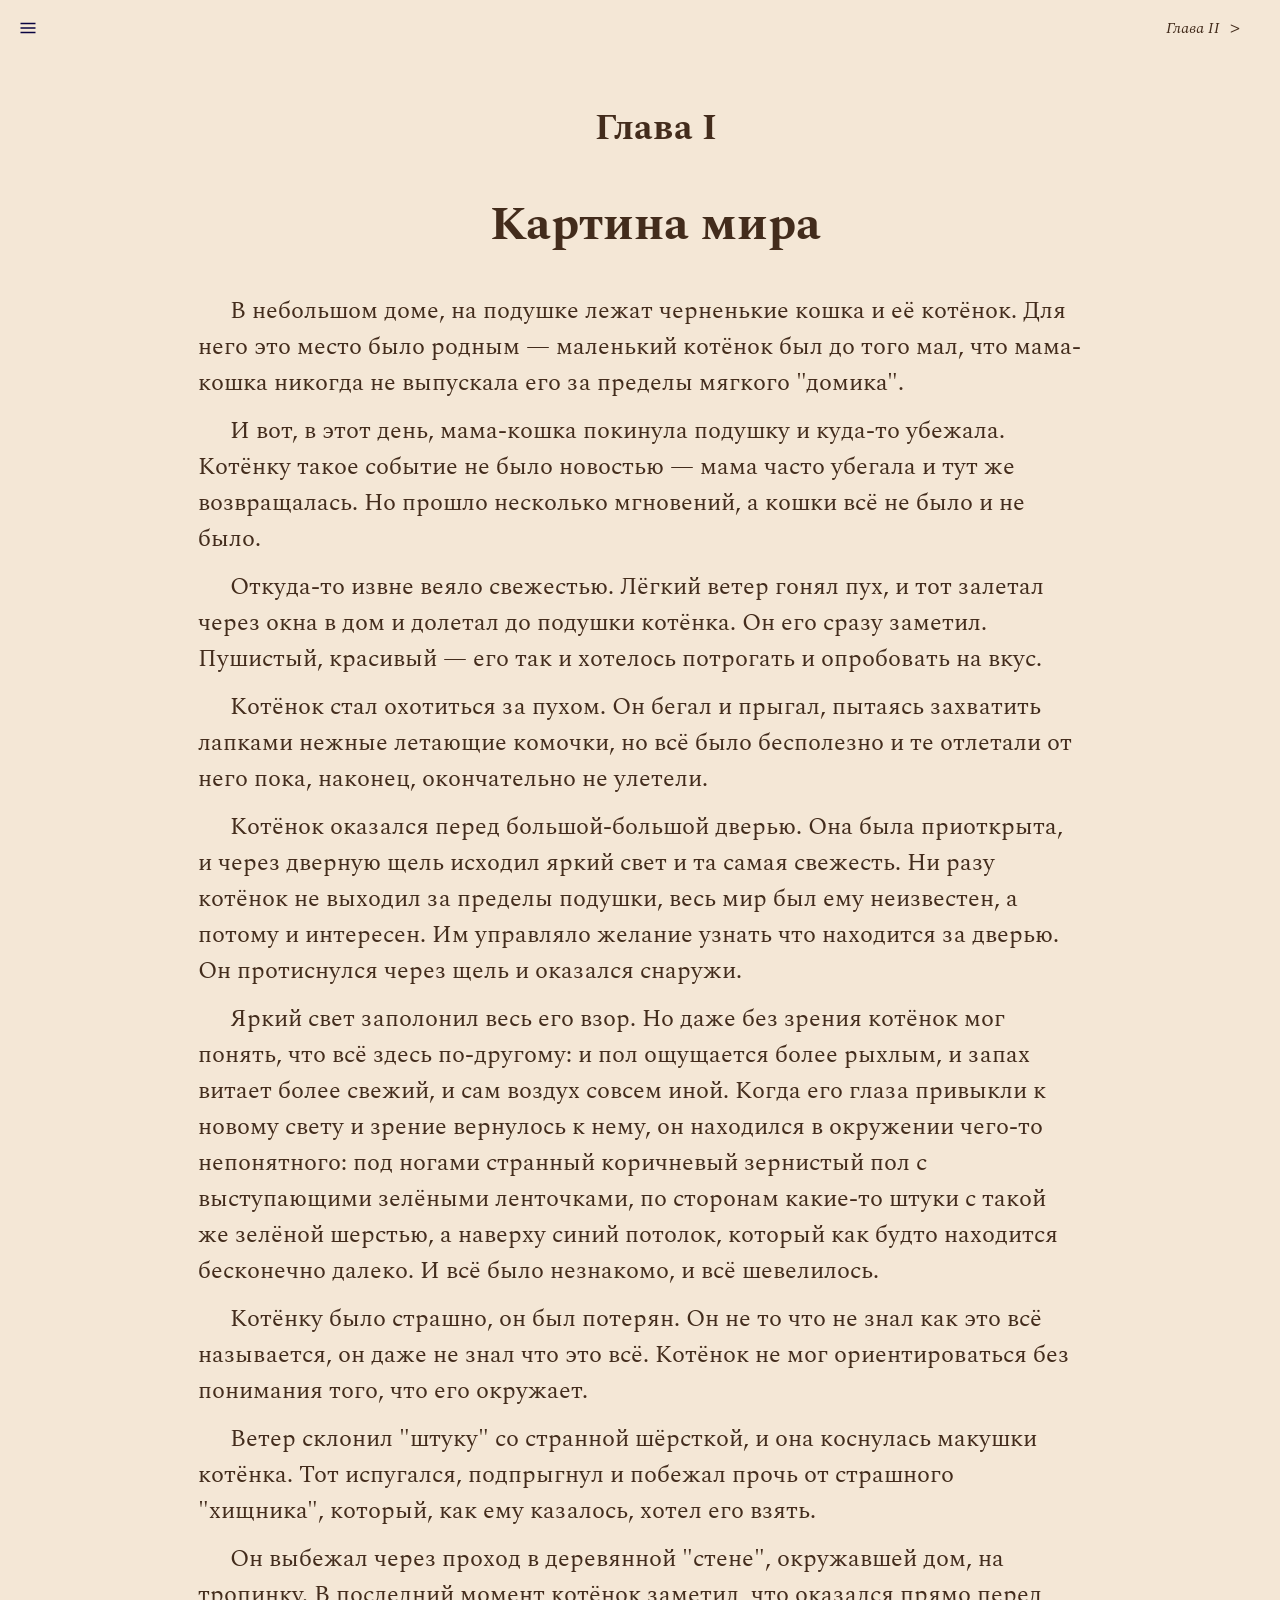
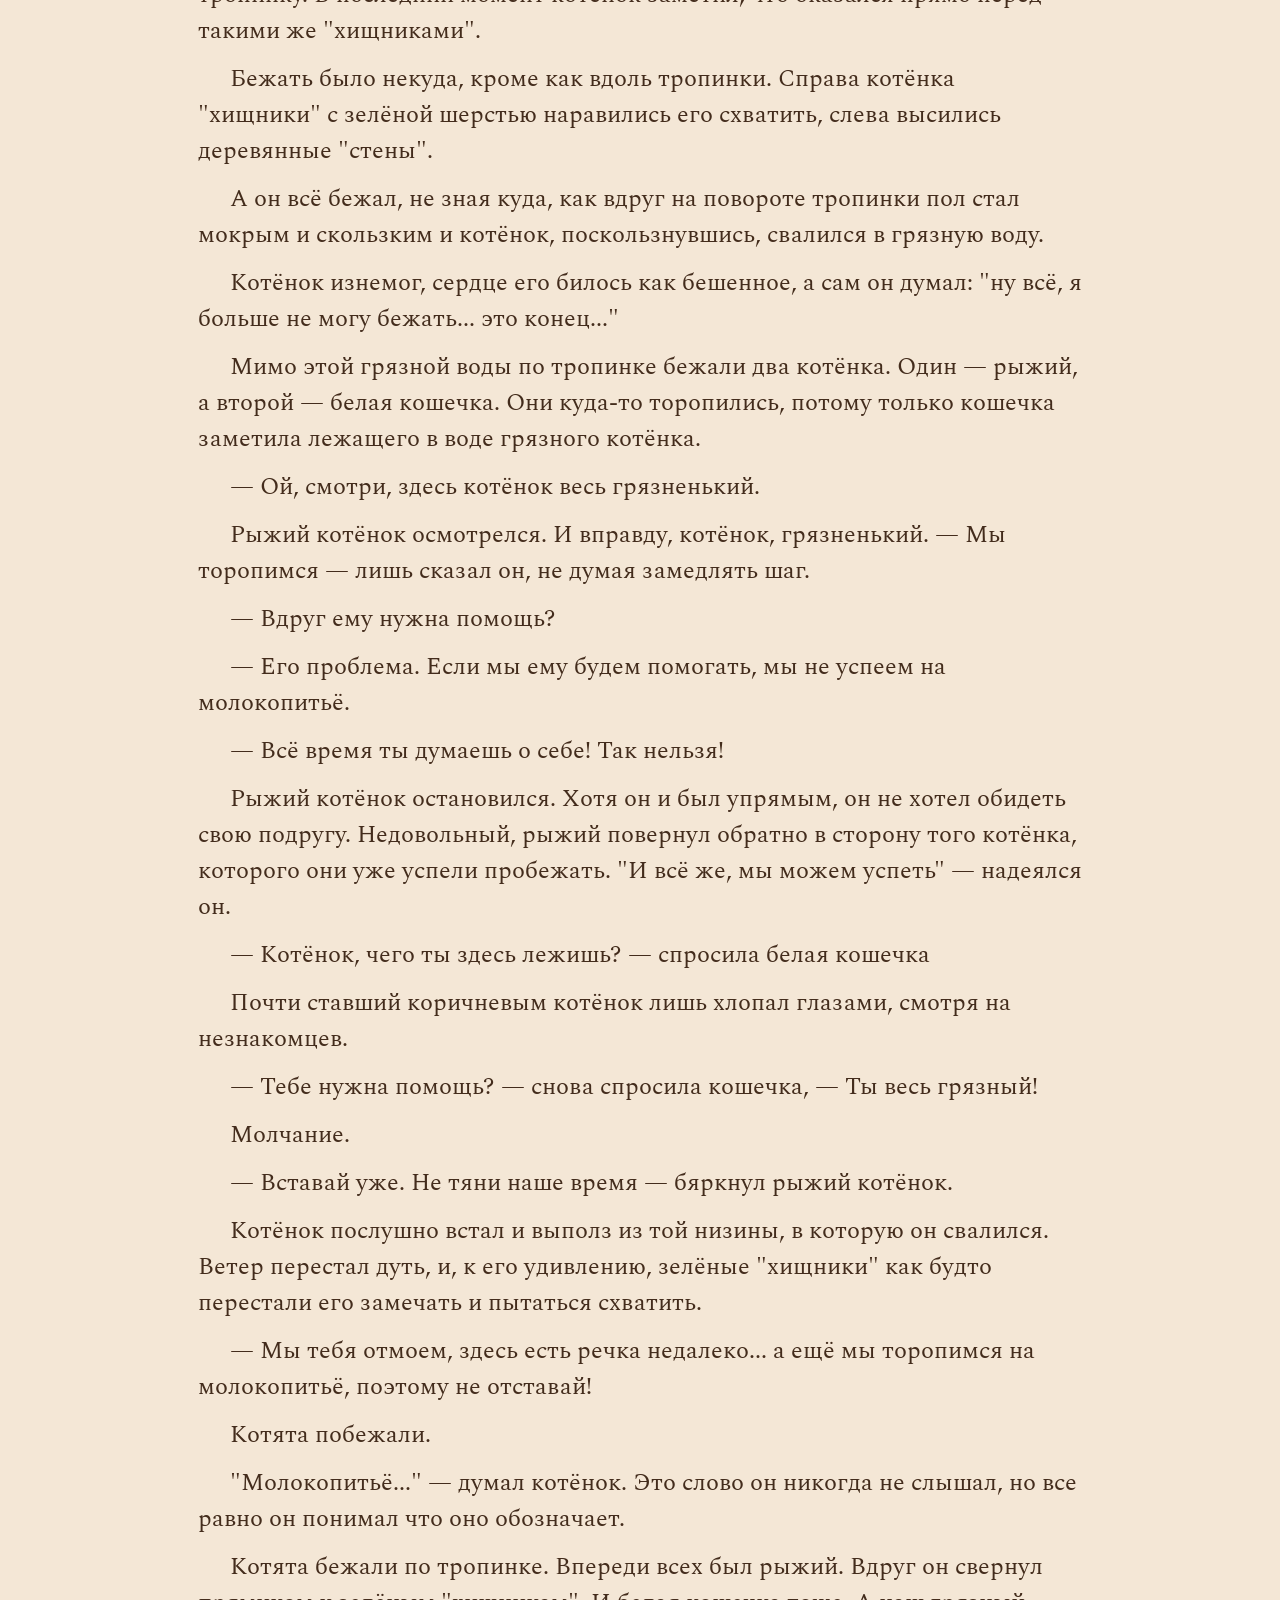
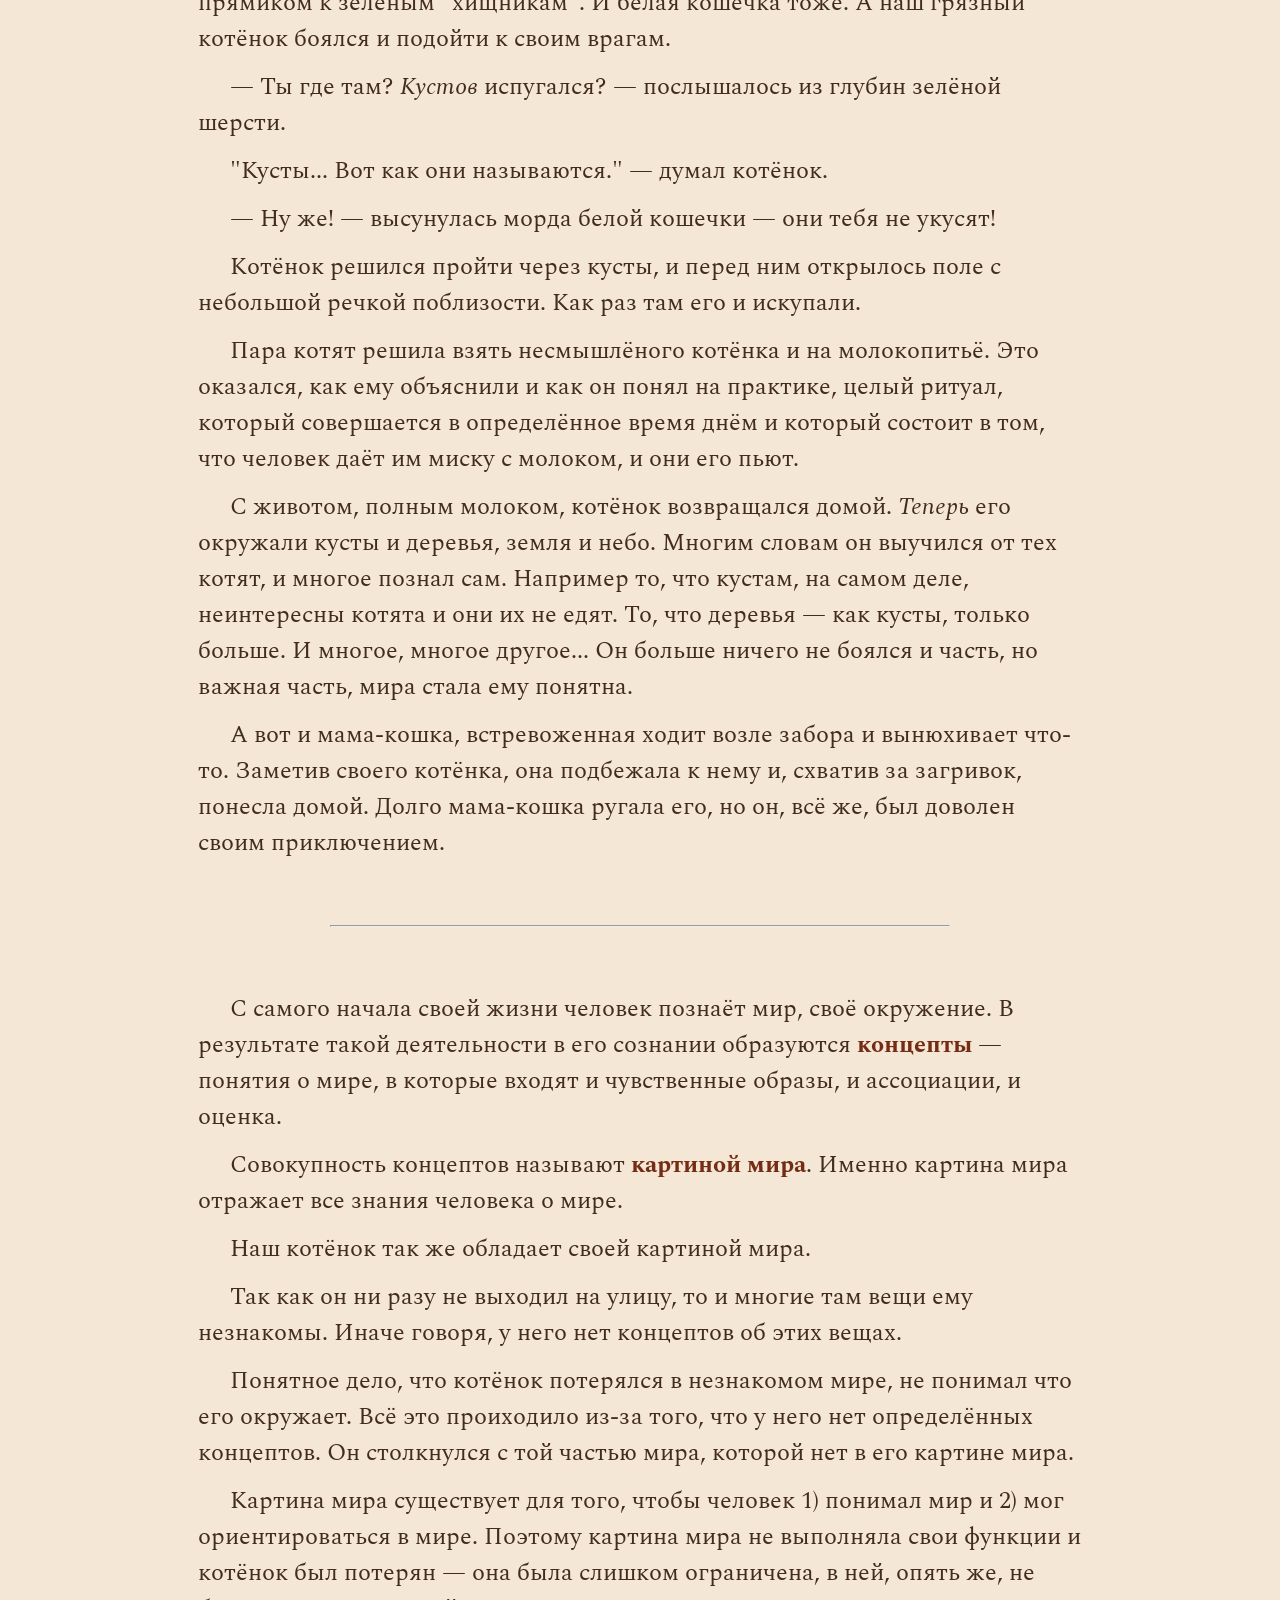
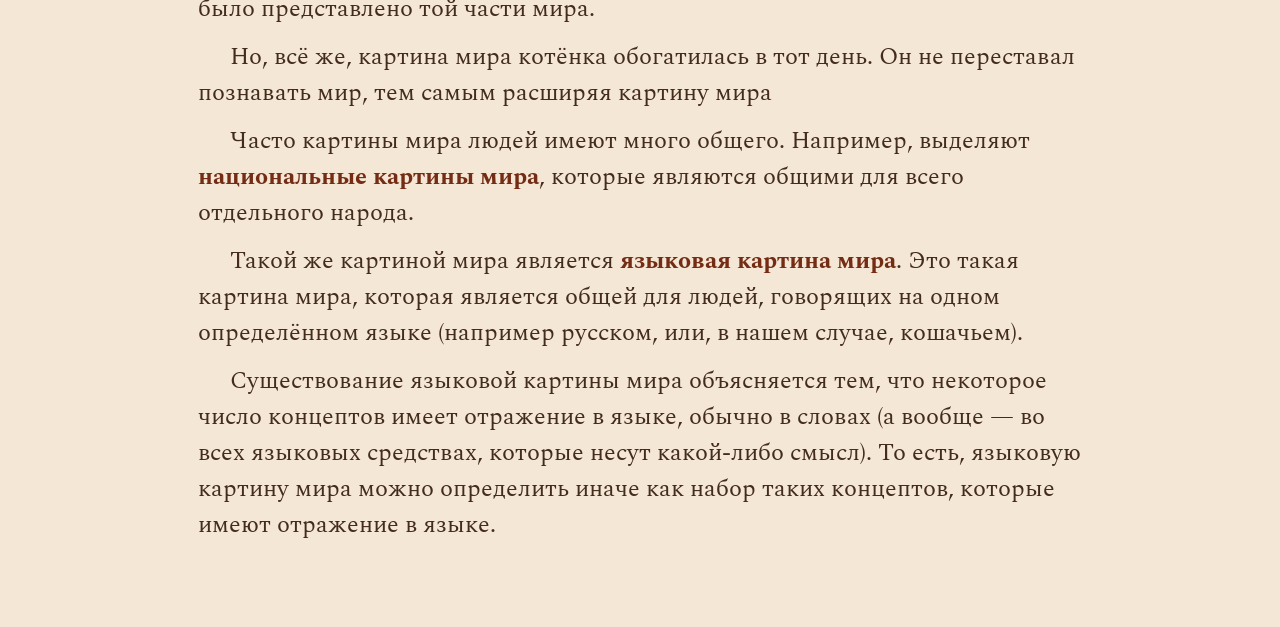
==== worldview/chapter1.html @ c149d575 "init" ====
<!DOCTYPE html>
<html>
  <head>
    <meta name="viewport" content="width=device-width, initial-scale=1">
    <meta charset="utf-8" />
    <meta itemprop="chapter" content="0" />
    <link href="style.css" rel="stylesheet" />
    <script src="script.js" defer></script>

    <link rel="preconnect" href="https://fonts.googleapis.com">
    <link rel="preconnect" href="https://fonts.gstatic.com" crossorigin>
    <link href="https://fonts.googleapis.com/css2?family=Spectral:ital@0;1&display=swap" rel="stylesheet">
  </head>

  <body>
    <nav class="collapsed">
      <div class="title">Содержание</div>
    </nav>

    <div class="topnav">
      <div id="menu-button" class="button">
        <img
          src="img/menu.svg"
          alt="menu button" />
      </div>

      <a id="back-button" class="button navigation-button hidden">
        <div class="arrow">&lt;</div>
        <i class="content"></i>
      </a>

      <a id="next-button" class="button navigation-button hidden">
        <i class="content"></i>
        <div class="arrow">&gt;</div>
      </a>
    </div>

    <main>
      <h2>Глава I</h2>
      <h1>Картина мира</h1>
      <p>В небольшом доме, на подушке лежат черненькие кошка и её котёнок. Для него это место было родным — маленький котёнок был до того мал, что мама-кошка никогда не выпускала его за пределы мягкого "домика".</p>
      <p>И вот, в этот день, мама-кошка покинула подушку и куда-то убежала. Котёнку такое событие не было новостью — мама часто убегала и тут же возвращалась. Но прошло несколько мгновений, а кошки всё не было и не было.</p>
      <p>Откуда-то извне веяло свежестью. Лёгкий ветер гонял пух, и тот залетал через окна в дом и долетал до подушки котёнка. Он его сразу заметил. Пушистый, красивый — его так и хотелось потрогать и опробовать на вкус.</p>
      <p>Котёнок стал охотиться за пухом. Он бегал и прыгал, пытаясь захватить лапками нежные летающие комочки, но всё было бесполезно и те отлетали от него пока, наконец, окончательно не улетели.</p>
      <p>Котёнок оказался перед большой-большой дверью. Она была приоткрыта, и через дверную щель исходил яркий свет и та самая свежесть. Ни разу котёнок не выходил за пределы подушки, весь мир был ему неизвестен, а потому и интересен. Им управляло желание узнать что находится за дверью. Он протиснулся через щель и оказался снаружи.</p>
      <p>Яркий свет заполонил весь его взор. Но даже без зрения котёнок мог понять, что всё здесь по-другому: и пол ощущается более рыхлым, и запах витает более свежий, и сам воздух совсем иной. Когда его глаза привыкли к новому свету и зрение вернулось к нему, он находился в окружении чего-то непонятного: под ногами странный коричневый зернистый пол с выступающими зелёными ленточками, по сторонам какие-то штуки с такой же зелёной шерстью, а наверху синий потолок, который как будто находится бесконечно далеко. И всё было незнакомо, и всё шевелилось.</p>
      <p>Котёнку было страшно, он был потерян. Он не то что не знал как это всё называется, он даже не знал что это всё. Котёнок не мог ориентироваться без понимания того, что его окружает.</p>
      <p>Ветер склонил "штуку" со странной шёрсткой, и она коснулась макушки котёнка. Тот испугался, подпрыгнул и побежал прочь от страшного "хищника", который, как ему казалось, хотел его взять.</p>
      <p>Он выбежал через проход в деревянной "стене", окружавшей дом, на тропинку. В последний момент котёнок заметил, что оказался прямо перед такими же "хищниками".</p>
      <p>Бежать было некуда, кроме как вдоль тропинки. Справа котёнка "хищники" с зелёной шерстью наравились его схватить, слева высились деревянные "стены".</p>
      <p>А он всё бежал, не зная куда, как вдруг на повороте тропинки пол стал мокрым и скользким и котёнок, поскользнувшись, свалился в грязную воду.</p>
      <p>Котёнок изнемог, сердце его билось как бешенное, а сам он думал: "ну всё, я больше не могу бежать... это конец..."</p>
      <p>Мимо этой грязной воды по тропинке бежали два котёнка. Один — рыжий, а второй — белая кошечка. Они куда-то торопились, потому только кошечка заметила лежащего в воде грязного котёнка.</p>
      <p>— Ой, смотри, здесь котёнок весь грязненький.</p>
      <p>Рыжий котёнок осмотрелся. И вправду, котёнок, грязненький. — Мы торопимся — лишь сказал он, не думая замедлять шаг.</p>
      <p>— Вдруг ему нужна помощь?</p>
      <p>— Его проблема. Если мы ему будем помогать, мы не успеем на молокопитьё.</p>
      <p>— Всё время ты думаешь о себе! Так нельзя!</p>
      <p>Рыжий котёнок остановился. Хотя он и был упрямым, он не хотел обидеть свою подругу. Недовольный, рыжий повернул обратно в сторону того котёнка, которого они уже успели пробежать. "И всё же, мы можем успеть" — надеялся он.</p>
      <p>— Котёнок, чего ты здесь лежишь? — спросила белая кошечка</p>
      <p>Почти ставший коричневым котёнок лишь хлопал глазами, смотря на незнакомцев.</p>
      <p>— Тебе нужна помощь? — снова спросила кошечка, — Ты весь грязный!</p>
      <p>Молчание.</p>
      <p>— Вставай уже. Не тяни наше время — бяркнул рыжий котёнок.</p>
      <p>Котёнок послушно встал и выполз из той низины, в которую он свалился. Ветер перестал дуть, и, к его удивлению, зелёные "хищники" как будто перестали его замечать и пытаться схватить.</p>
      <p>— Мы тебя отмоем, здесь есть речка недалеко... а ещё мы торопимся на молокопитьё, поэтому не отставай!</p>
      <p>Котята побежали.</p>
      <p>"Молокопитьё..." — думал котёнок. Это слово он никогда не слышал, но все равно он понимал что оно обозначает.</p>
      <p>Котята бежали по тропинке. Впереди всех был рыжий. Вдруг он свернул прямиком к зелёным "хищникам". И белая кошечка тоже. А наш грязный котёнок боялся и подойти к своим врагам.</p>
      <p>— Ты где там? <i>Кустов</i> испугался? — послышалось из глубин зелёной шерсти.</p>
      <p>"Кусты... Вот как они называются." — думал котёнок.</p>
      <p>— Ну же! — высунулась морда белой кошечки — они тебя не укусят!</p>
      <p>Котёнок решился пройти через кусты, и перед ним открылось поле с небольшой речкой поблизости. Как раз там его и искупали.</p>
      <p>Пара котят решила взять несмышлёного котёнка и на молокопитьё. Это оказался, как ему объяснили и как он понял на практике, целый ритуал, который совершается в определённое время днём и который состоит в том, что человек даёт им миску с молоком, и они его пьют.</p>
      <p>С животом, полным молоком, котёнок возвращался домой. <i>Теперь</i> его окружали кусты и деревья, земля и небо. Многим словам он выучился от тех котят, и многое познал сам. Например то, что кустам, на самом деле, неинтересны котята и они их не едят. То, что деревья — как кусты, только больше. И многое, многое другое... Он больше ничего не боялся и часть, но важная часть, мира стала ему понятна.</p>
      <p>А вот и мама-кошка, встревоженная ходит возле забора и вынюхивает что-то. Заметив своего котёнка, она подбежала к нему и, схватив за загривок, понесла домой. Долго мама-кошка ругала его, но он, всё же, был доволен своим приключением.</p>

      <hr />

      <p>С самого начала своей жизни человек познаёт мир, своё окружение. В результате такой деятельности в его сознании образуются <strong>концепты</strong> — понятия о мире, в которые входят и чувственные образы, и ассоциации, и оценка.</p>
      <p>Совокупность концептов называют <strong>картиной мира</strong>. Именно картина мира отражает все знания человека о мире.</p>
      <p>Наш котёнок так же обладает своей картиной мира.</p>
      <p>Так как он ни разу не выходил на улицу, то и многие там вещи ему незнакомы. Иначе говоря, у него нет концептов об этих вещах.</p>
      <p>Понятное дело, что котёнок потерялся в незнакомом мире, не понимал что его окружает. Всё это проиходило из-за того, что у него нет определённых концептов. Он столкнулся с той частью мира, которой нет в его картине мира.</p>
      <p>Картина мира существует для того, чтобы человек 1) понимал мир и 2) мог ориентироваться в мире. Поэтому картина мира не выполняла свои функции и котёнок был потерян — она была слишком ограничена, в ней, опять же, не было представлено той части мира.</p>
      <p>Но, всё же, картина мира котёнка обогатилась в тот день. Он не переставал познавать мир, тем самым расширяя картину мира</p>
      <p>Часто картины мира людей имеют много общего. Например, выделяют <strong>национальные картины мира</strong>, которые являются общими для всего отдельного народа.</p>
      <p>Такой же картиной мира является <strong>языковая картина мира</strong>. Это такая картина мира, которая является общей для людей, говорящих на одном определённом языке (например русском, или, в нашем случае, кошачьем).</p>
      <p>Существование языковой картины мира объясняется тем, что некоторое число концептов имеет отражение в языке, обычно в словах (а вообще — во всех языковых средствах, которые несут какой-либо смысл). То есть, языковую картину мира можно определить иначе как набор таких концептов, которые имеют отражение в языке.</p>
    </main>
  </body>
</html>
---- worldview/style.css ----
:root {
    --nav-width: 17rem;

    --color-background: #f4e7d6;
    --color-foreground: #b08865;
    --color-hovered: #d7bba3;
    --color-text: #432c1c;
    --color-text-highlighted: #742c14
}

.spectral-regular {
    font-family: "Spectral", serif;
    font-weight: 400;
    font-style: normal;
}

.spectral-regular-italic {
    font-family: "Spectral", serif;
    font-weight: 400;
    font-style: italic;
}


body {
    font-family: "Spectral", "Verdana", "Arial", sans-serif;
    font-weight: 400;
    font-style: normal;
    background-color: var(--color-background);
    color: var(--color-text);
}

.topnav {
    position: fixed;
    z-index: 1;

    top: 0;
    left: 0;
    width: 100%;

    display: flex;
    flex-flow: row nowrap;
    align-items: center;
    justify-content: start;

    background: var(--color-background);
    transition: .3s;
}

.topnav .button {
    padding: 0.5em 0.5em 0.5em 0.5em;
    background: transparent;
    cursor: pointer;

    text-align: center;
    text-decoration: none;
    font-size: 1rem;

    transition: background .3s;
}

.topnav .button:hover {
    background: var(--color-hovered);
}

.topnav .button.active {
    background: var(--color-hovered)
}

.navigation-button {
    padding: 0.25em 0.5em 0.25em 0.5em;
    border-radius: 9000px;
    color: var(--color-text);
    flex-shrink: 1;

    display: flex;
    flex-flow: row nowrap;
    align-items: center;
}

.navigation-button.hidden {
    display: none;
}

.navigation-button .arrow {
    display: inline;
    font-size: 1.25em;
}

.navigation-button .content {
    transition-delay: .3s;
}

#back-button {
}

#next-button {
    margin-left: auto;
}

#back-button .arrow {
    margin-right: 0.5em;
}

#next-button .arrow {
    margin-left: 0.5em;
}

#menu-button {
    margin: 0.5em;
    width: 1.5em;
    height: 1.5em;
    border-radius: 50%
}

#menu-button img {
    width: 1.5em;
    height: 1.5em;
}

nav {
    position: fixed;
    z-index: 2;

    height: 100%;
    width: var(--nav-width);
    top: 0;
    background-color: var(--color-foreground);
    box-shadow: black 1px 0px 6px;

    display: flex;
    flex-flow: column nowrap;
    align-items: start;

    transition-property: left, opacity;
    transition-duration: .3s;
}

nav.collapsed {
    transition-timing-function: ease, steps(1, end);
    left: calc(0px - (var(--nav-width)));
    opacity: 0;
}

nav.extended {
    transition-timing-function: ease, steps(1, start);
    left: 0px;
    opacity: 1;
}

nav * {
    display: block;
}

nav .chapter_entry {
    width: 100%;
    padding: 0.25em 0em 0.25em 0em;
    font-size: 1.25rem;
    text-decoration: none;
    color: var(--color-text);

    display: flex;
    flex-flow: row nowrap;
    align-items: start;
}

nav .chapter_entry:hover {
    color: var(--color-text-highlighted);
}

nav .chapter_entry * {
    margin: 0em 1em 0em 0.5em;
    flex: 0 0 auto;
}

nav .chapter_entry .first_name {
    order: 1;
    font-style: italic;
}

nav .chapter_entry .second_name {
    order: 2;
    margin-left: auto;
    text-align: end;
}

nav .title {
    width: 100%;
    padding: 1em 0 1em 0;
    font-size: 1.75rem;
    text-align: center;
    color: var(--color-text);
}

main {
    position: relative;
    left: 0;

    transition: all .3s;
    padding: 5% 15% 5% 15%;
    width: 70%;
    font-size: 1.5rem;
    text-indent: 2rem;
}

main h1 {
    text-align: center;
}

main h2 {
    text-align: center;
}

main p {
    margin: 0.5em 0 0.5em 0;
}

main hr {
    margin: 4em 15% 4em 15%;
    font-size: 1rem;
}

main strong {
    text-decoration: none;
    color: var(--color-text-highlighted)
}

/* mobile-specific style */
@media screen and (width < 40em) {
    main {
        padding: 4rem 15% 0% 15%;
        font-size: 1rem;
    }

    main.nav-extended {
        /* doesn't work */
        filter: brightness(50%);
    }

    nav {
        font-size: 1.25rem;
    }

    nav .title {
        font-size: 1.5rem;
    }

    .navigation-button {
        margin: 0.25em 0.25em 0.25em 0.25em;
    }
}

/* desktop-specific style */
@media screen and (width > 40em) {
    main.nav-extended {
        padding-left: calc(15% - (var(--nav-width) / 2));
        padding-right: calc(15% - (var(--nav-width) / 2));
        left: calc(var(--nav-width))
    }

    .navigation-button {
        margin: 0.25em 2em 0.25em 2em;
    }

    .topnav.nav-extended {
        width: calc(100% - var(--nav-width));
        left: calc(var(--nav-width));
    }
}
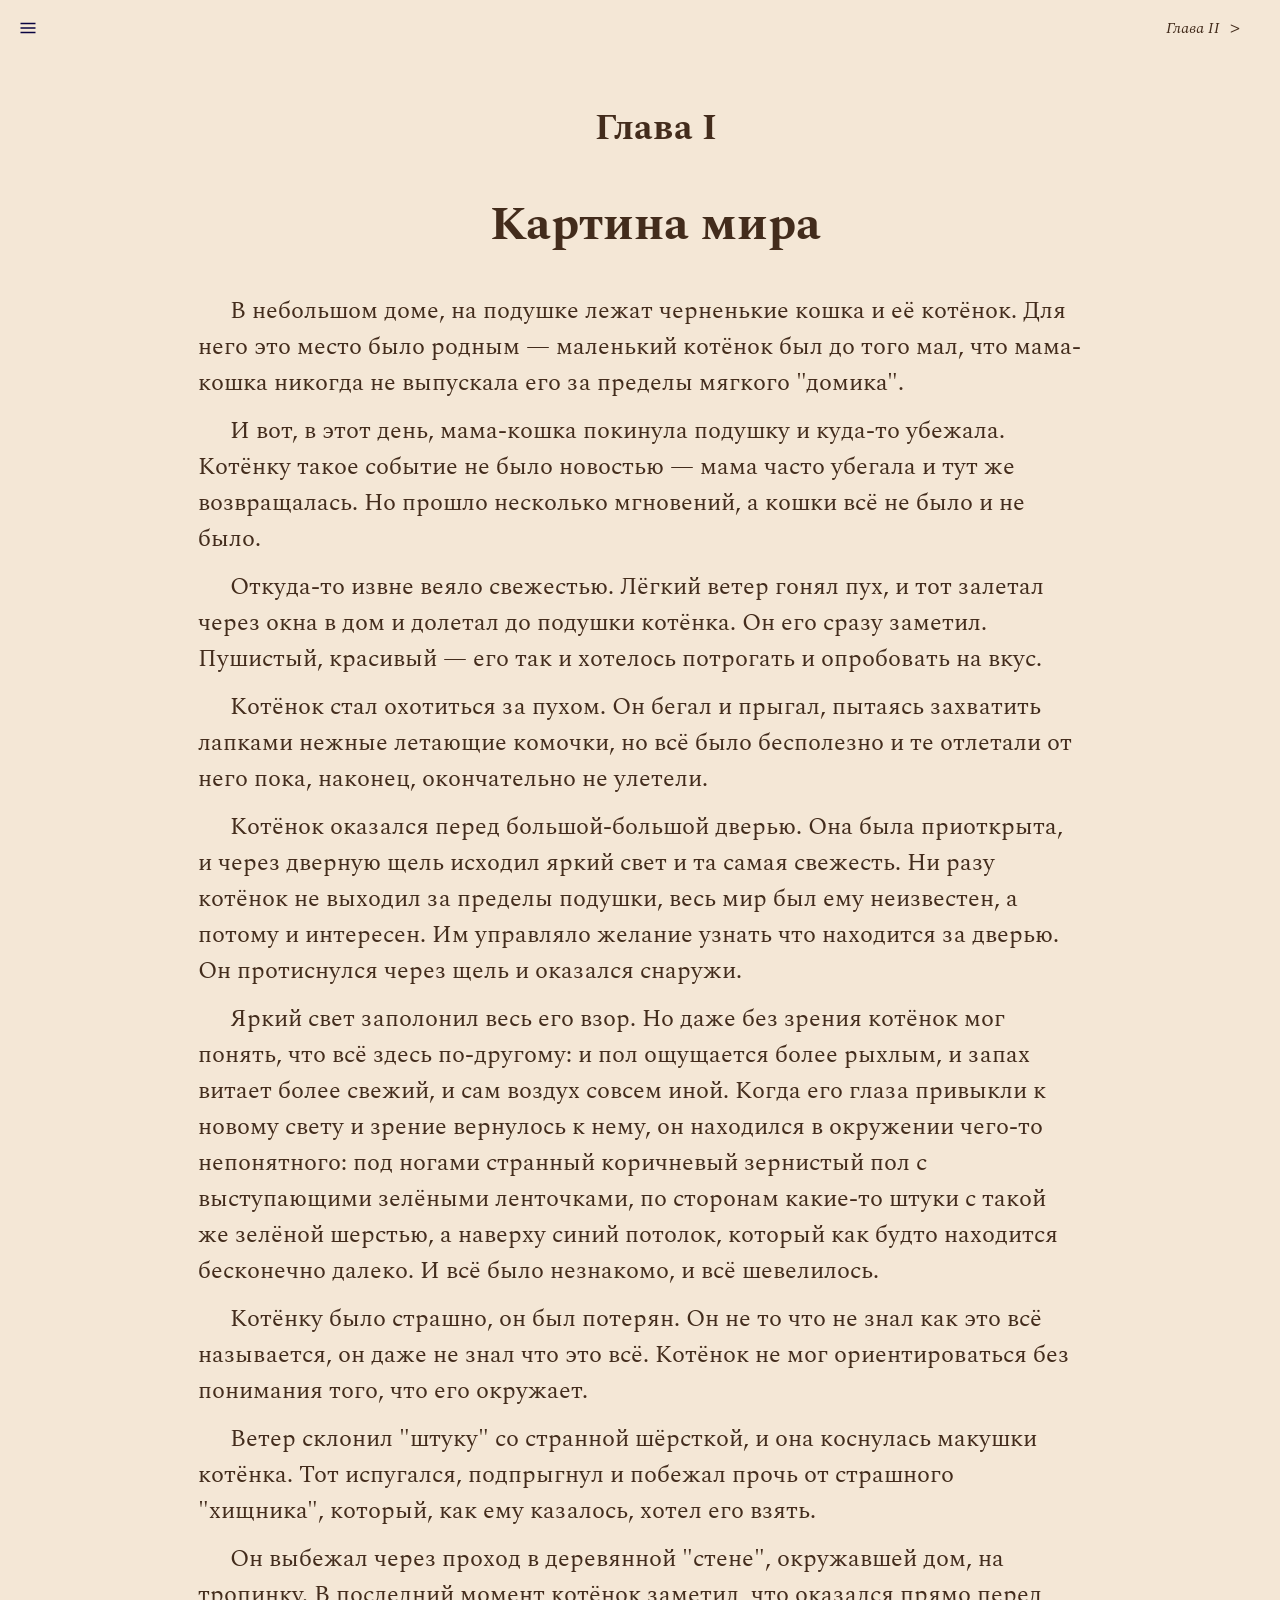
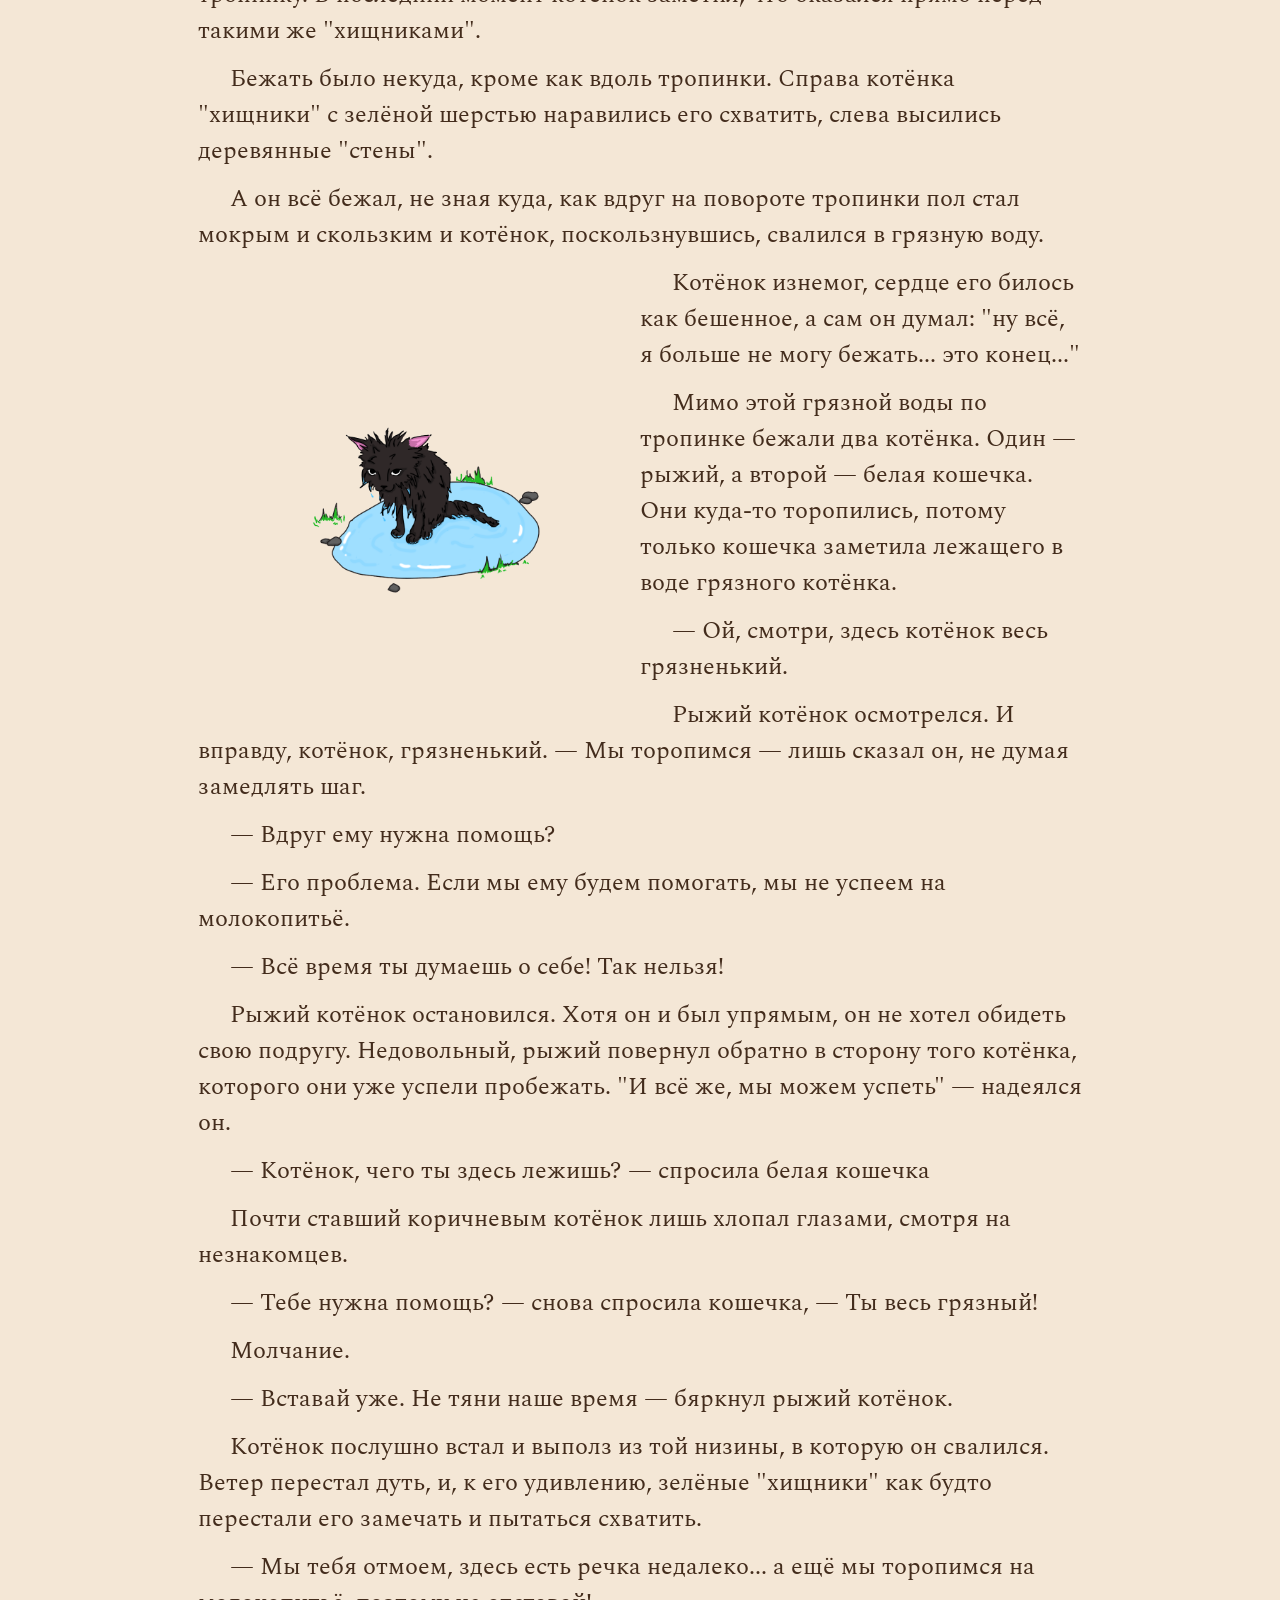
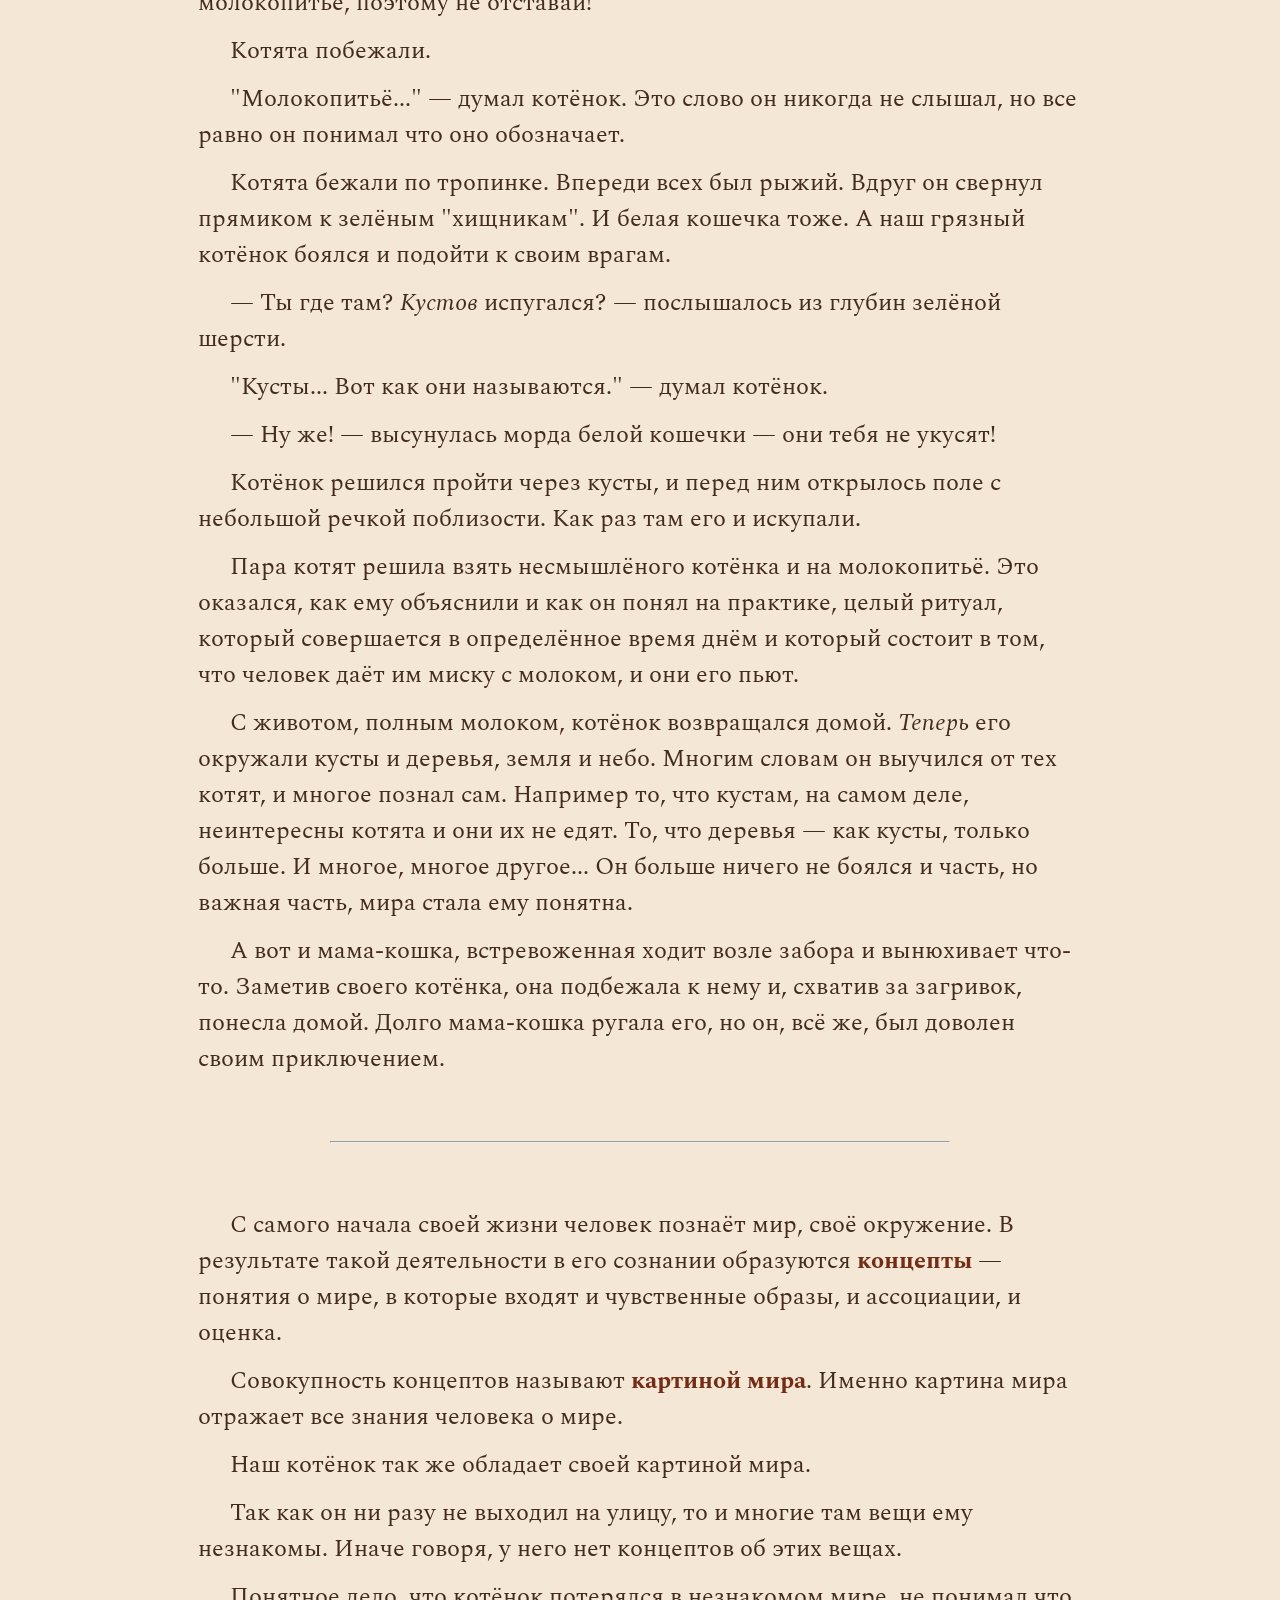
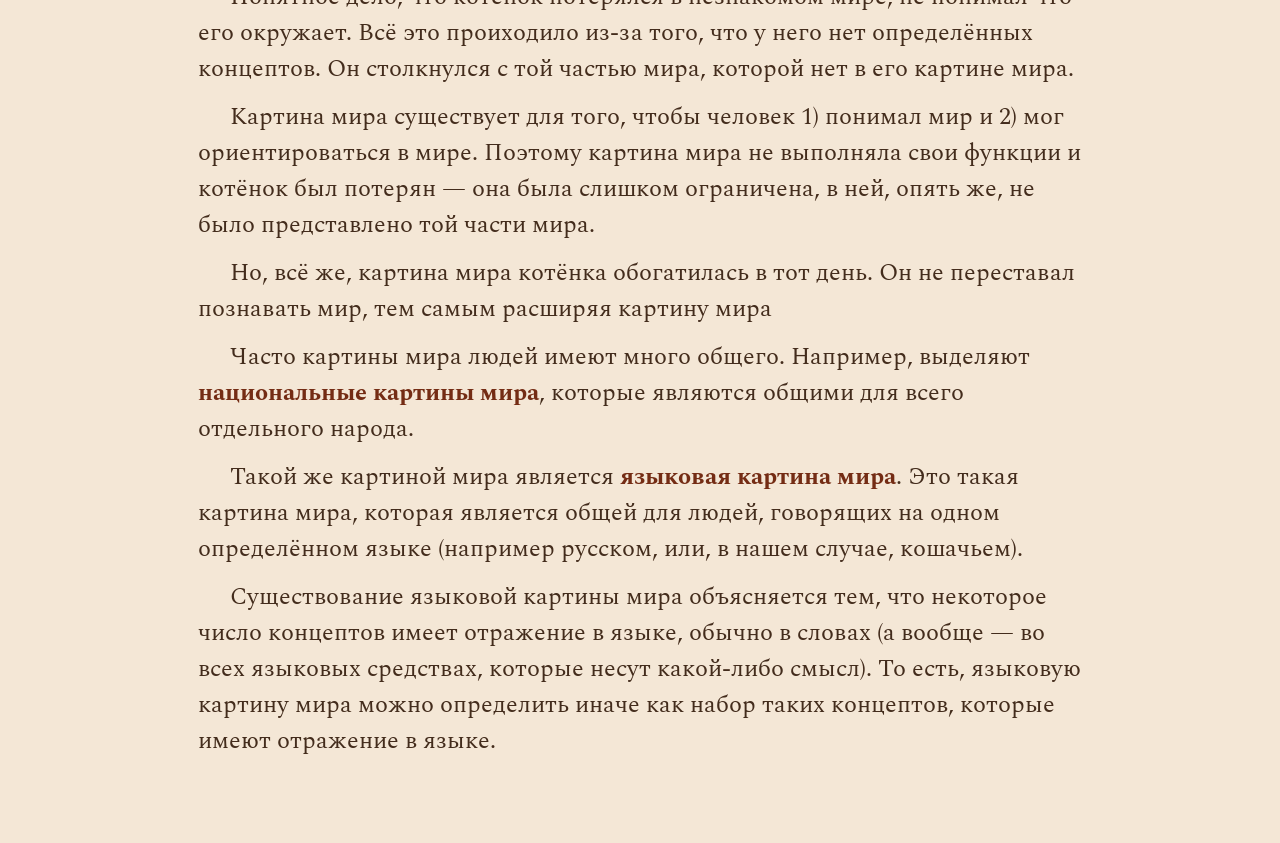
==== commit 67805cf1: "added illustrations, formatted chapters 2 and 3" ====
--- a/worldview/chapter1.html
+++ b/worldview/chapter1.html
@@ -49,6 +49,7 @@
       <p>Он выбежал через проход в деревянной "стене", окружавшей дом, на тропинку. В последний момент котёнок заметил, что оказался прямо перед такими же "хищниками".</p>
       <p>Бежать было некуда, кроме как вдоль тропинки. Справа котёнка "хищники" с зелёной шерстью наравились его схватить, слева высились деревянные "стены".</p>
       <p>А он всё бежал, не зная куда, как вдруг на повороте тропинки пол стал мокрым и скользким и котёнок, поскользнувшись, свалился в грязную воду.</p>
+      <img src="img/ch1.png" class="image-left-aligned" />
       <p>Котёнок изнемог, сердце его билось как бешенное, а сам он думал: "ну всё, я больше не могу бежать... это конец..."</p>
       <p>Мимо этой грязной воды по тропинке бежали два котёнка. Один — рыжий, а второй — белая кошечка. Они куда-то торопились, потому только кошечка заметила лежащего в воде грязного котёнка.</p>
       <p>— Ой, смотри, здесь котёнок весь грязненький.</p>
--- a/worldview/style.css
+++ b/worldview/style.css
@@ -246,6 +246,13 @@
 
     .navigation-button {
         margin: 0.25em 0.25em 0.25em 0.25em;
+    }
+
+    main img {
+        max-height: 50%;
+        max-width: 90%;
+        margin-left: auto;
+        margin-right: auto;
     }
 }
 
@@ -265,4 +272,17 @@
         width: calc(100% - var(--nav-width));
         left: calc(var(--nav-width));
     }
-}
+
+    main img {
+        max-height: 50%;
+        max-width: 50%;
+    }
+
+    .image-left-aligned {
+        float: left;
+    }
+
+    .image-right-aligned {
+        float: right;
+    }
+}
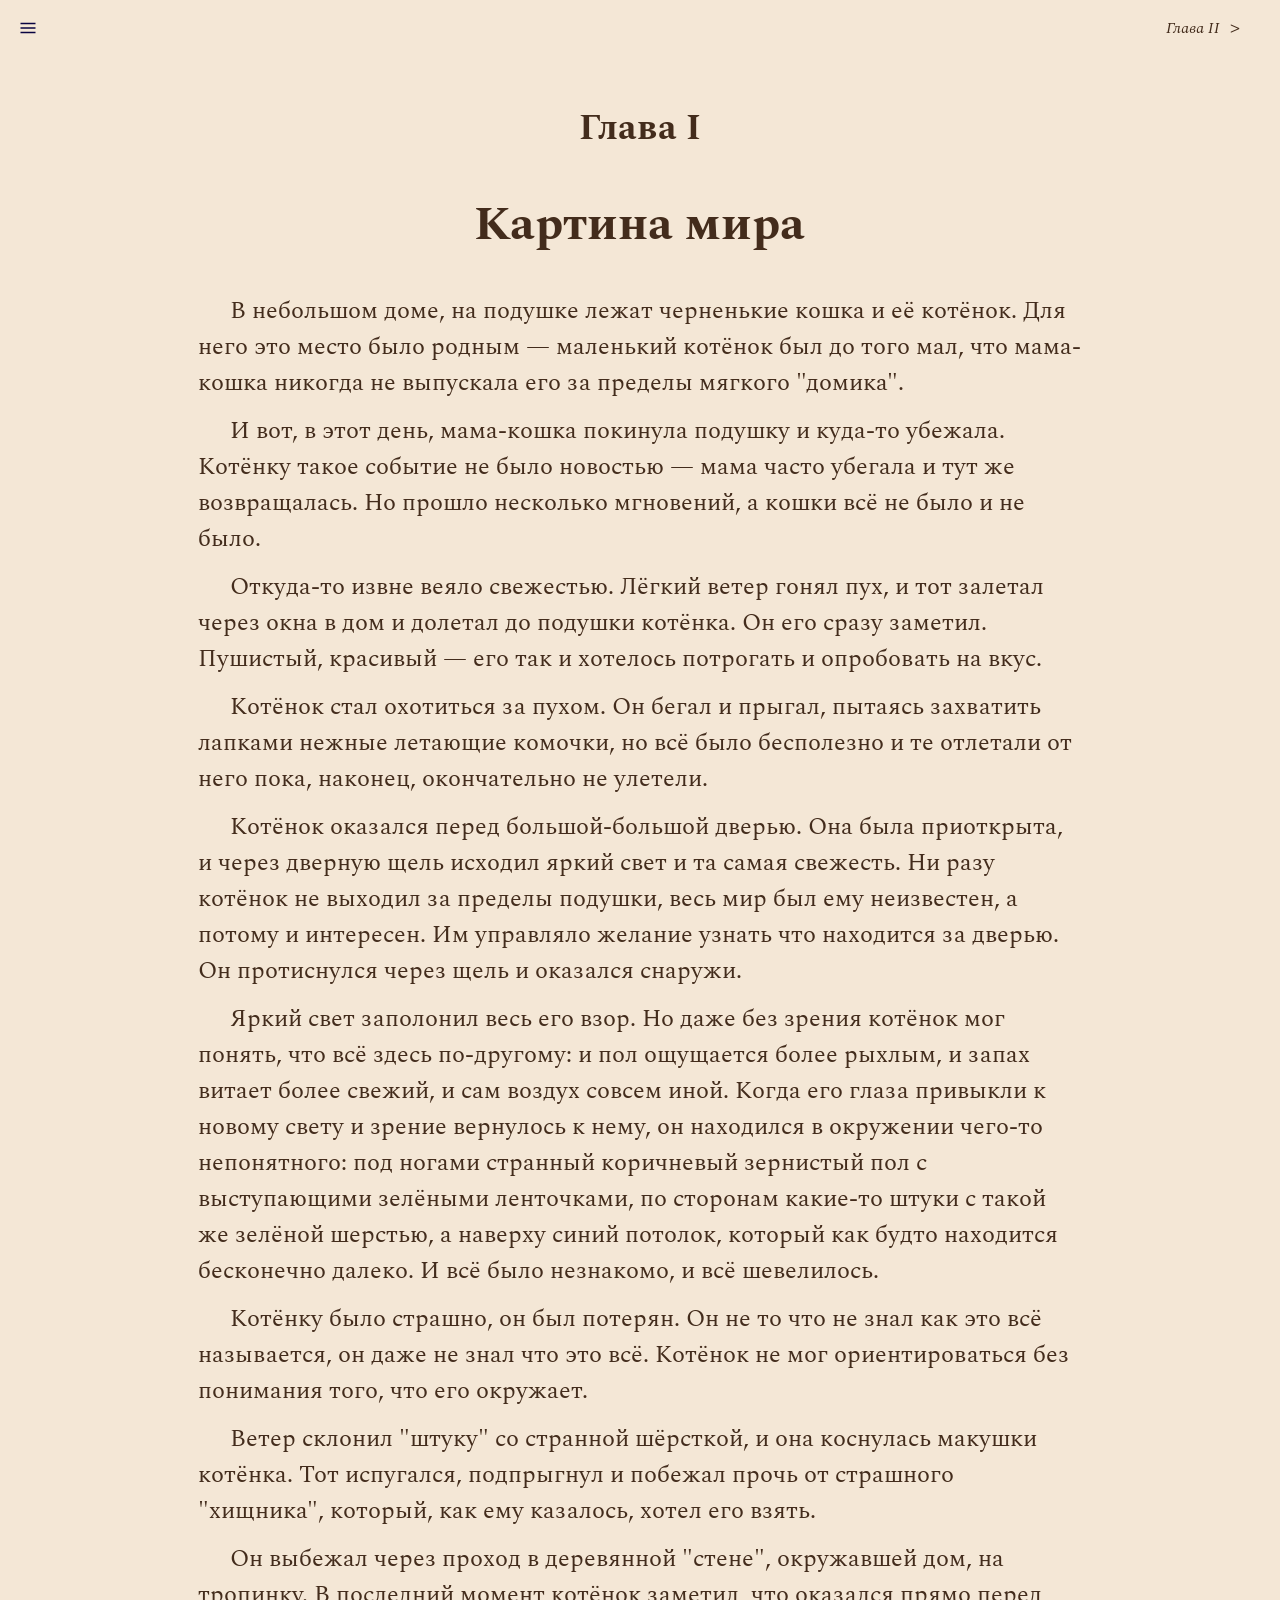
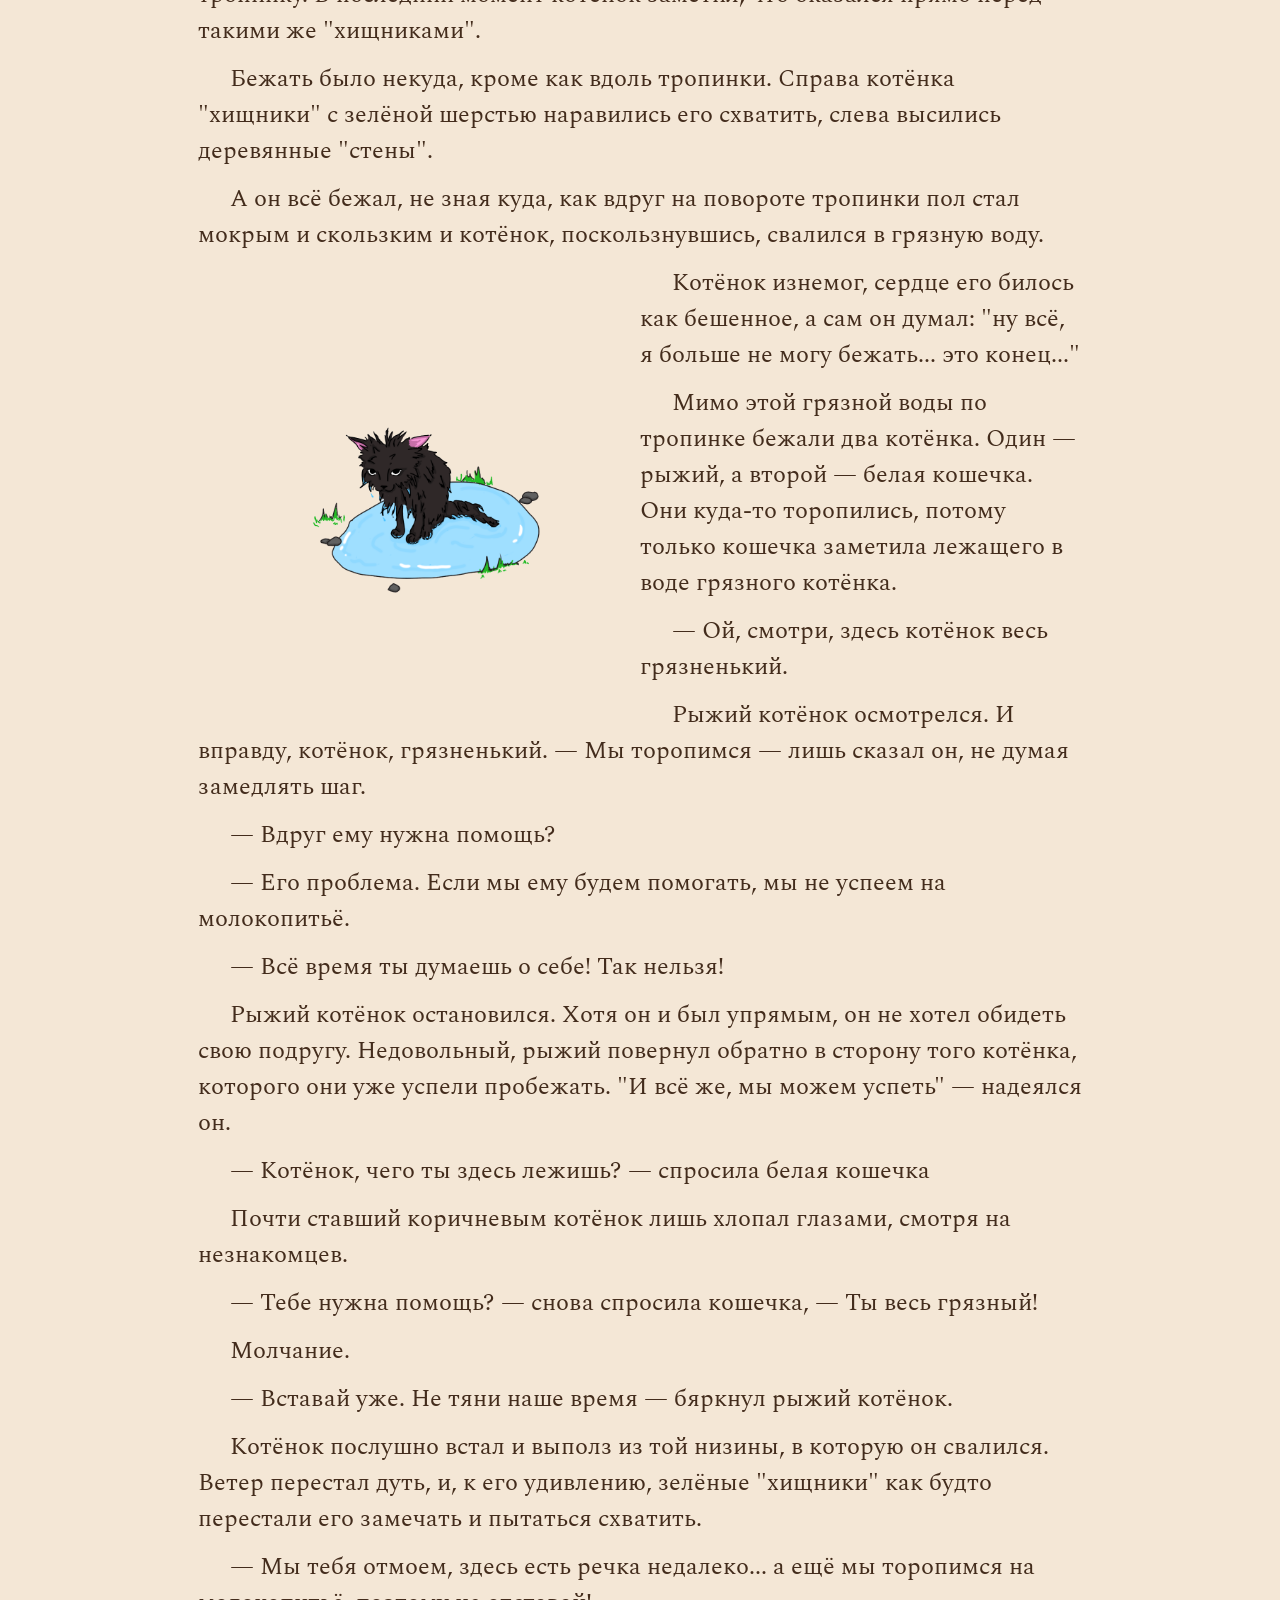
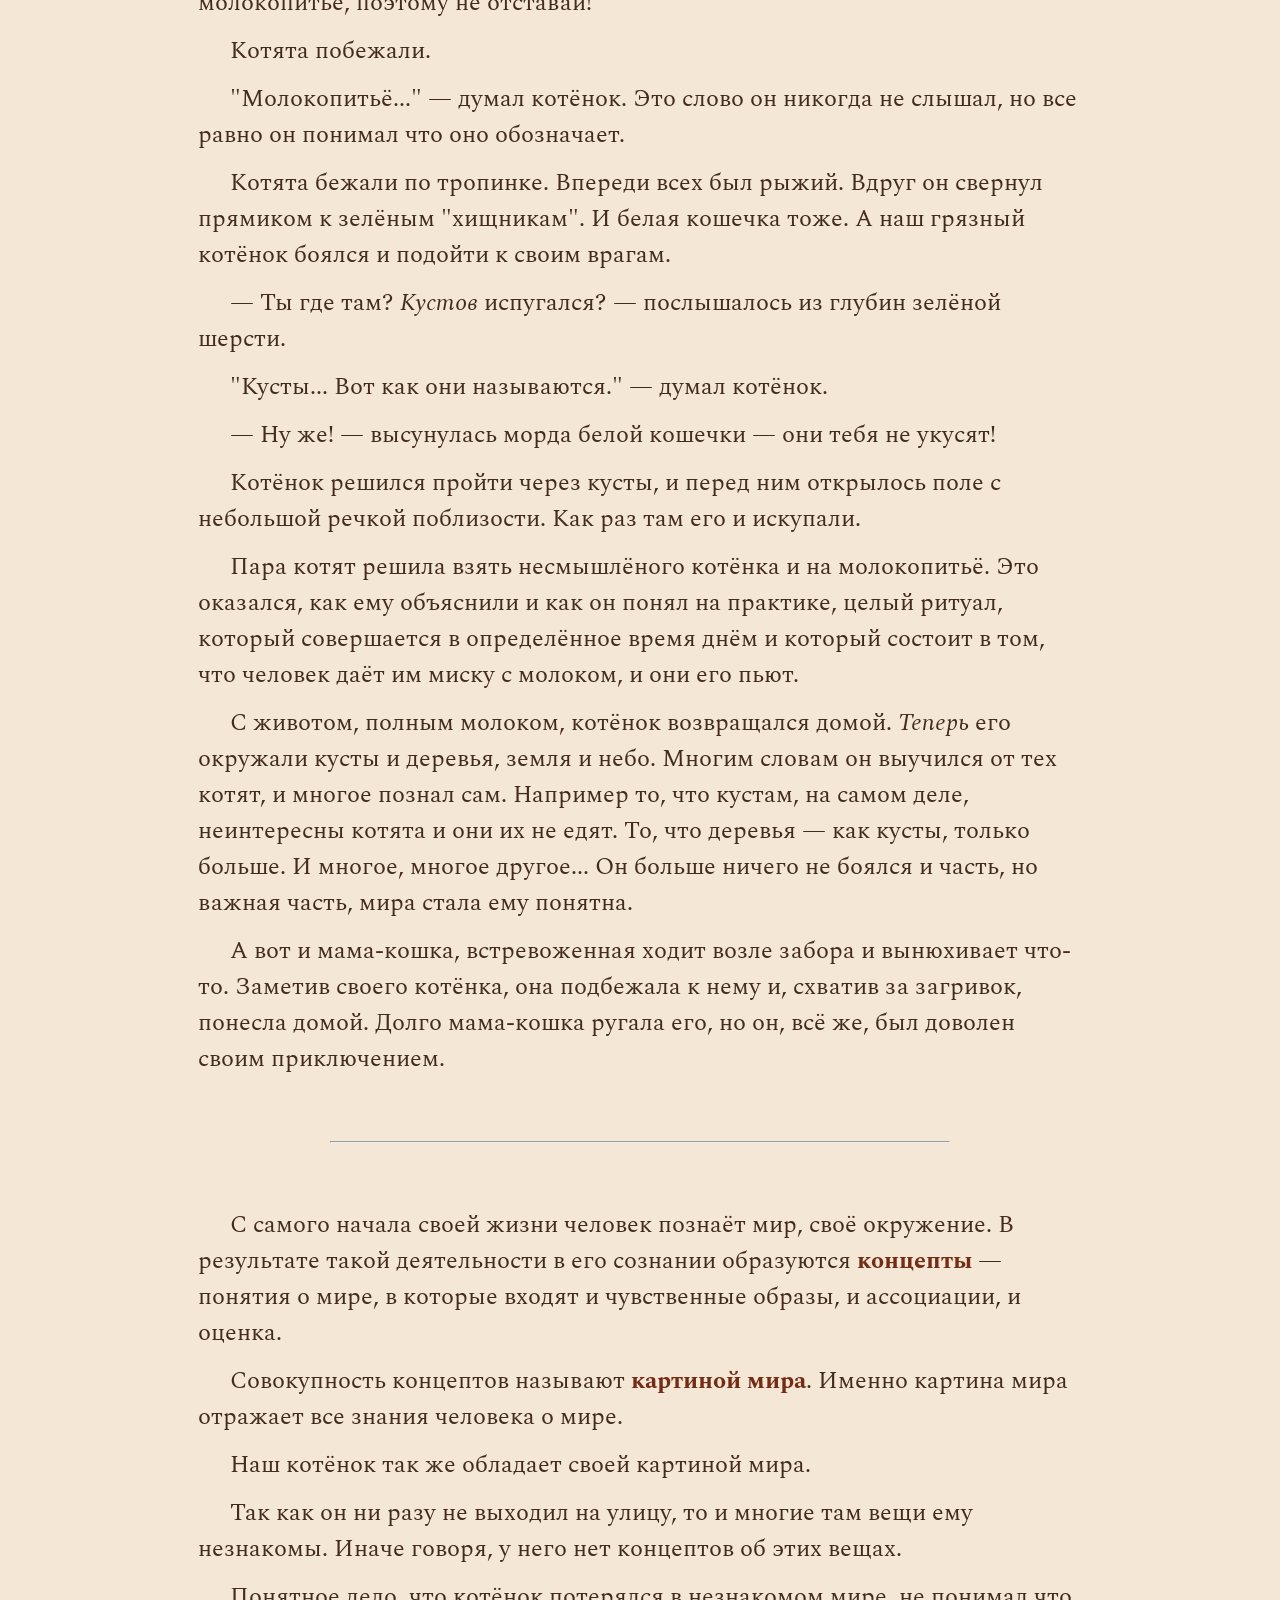
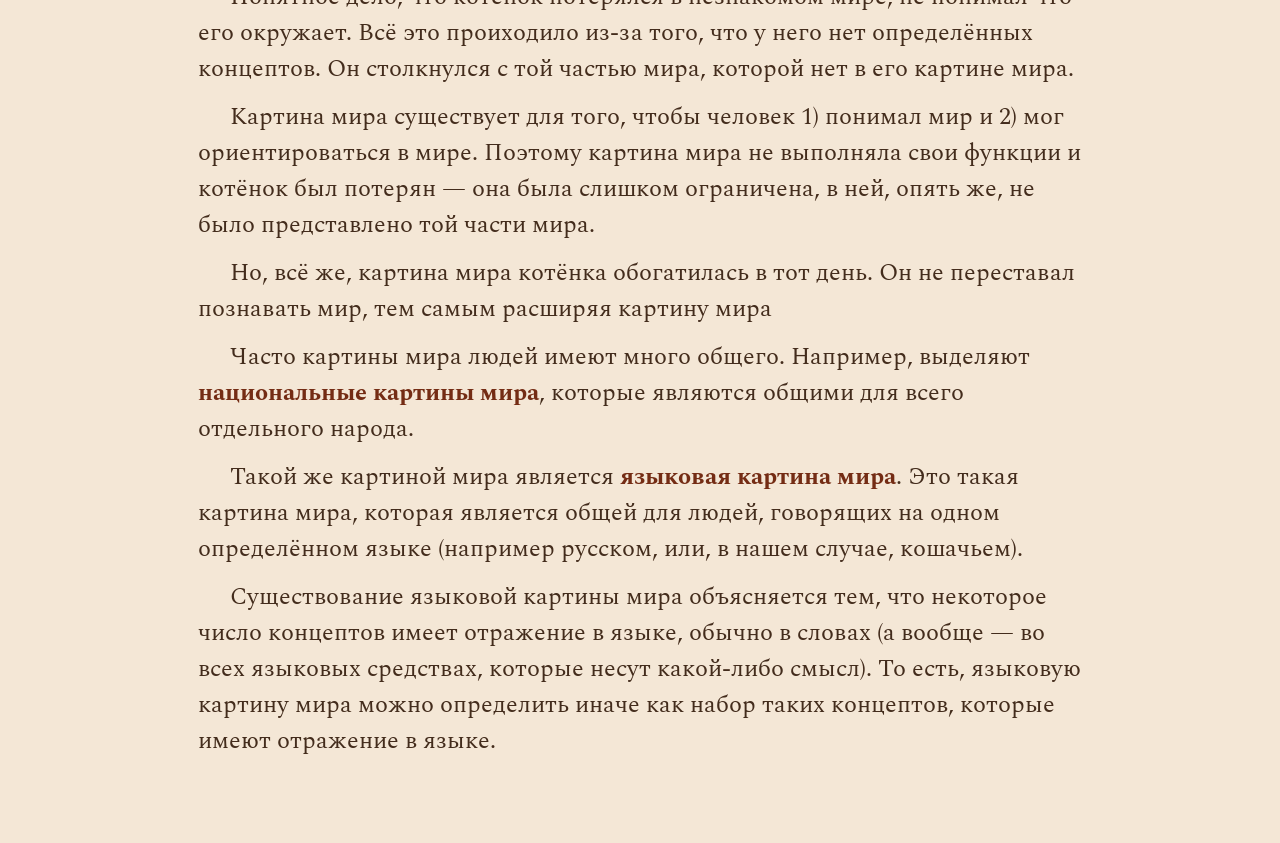
==== commit d884d036: "added chapters 4, 5 and the header" ====
--- a/worldview/chapter1.html
+++ b/worldview/chapter1.html
@@ -4,7 +4,9 @@
     <meta name="viewport" content="width=device-width, initial-scale=1">
     <meta charset="utf-8" />
     <meta itemprop="chapter" content="0" />
-    <link href="style.css" rel="stylesheet" />
+    <title>Глава I</title>
+    <link href="common.css" rel="stylesheet" />
+    <link href="page.css" rel="stylesheet" />
     <script src="script.js" defer></script>
 
     <link rel="preconnect" href="https://fonts.googleapis.com">
@@ -15,6 +17,9 @@
   <body>
     <nav class="collapsed">
       <div class="title">Содержание</div>
+      <a class="chapter_entry" href="header.html">
+        <div class="first_name">Заглавная страница</div>
+      </a>
     </nav>
 
     <div class="topnav">
--- a/worldview/common.css
+++ b/worldview/common.css
@@ -0,0 +1,84 @@
+:root {
+    --nav-width: 17rem;
+
+    --color-background: #f4e7d6;
+    --color-foreground: #b08865;
+    --color-hovered: #d7bba3;
+    --color-text: #432c1c;
+    --color-text-highlighted: #742c14
+}
+
+body {
+    font-family: "Spectral", "Verdana", "Arial", sans-serif;
+    font-weight: 400;
+    font-style: normal;
+    background-color: var(--color-background);
+    color: var(--color-text);
+}
+
+main {
+    position: relative;
+    left: 0;
+
+    transition: all .3s;
+    width: 70%;
+    text-indent: 2rem;
+}
+
+main h1,
+main h2,
+main h3 {
+    text-align: center;
+    text-align-last: center;
+    text-indent: 0;
+}
+
+main p {
+    margin: 0.5em 0 0.5em 0;
+}
+
+main hr {
+    margin: 4em 15% 4em 15%;
+    font-size: 1rem;
+}
+
+main strong {
+    text-decoration: none;
+    color: var(--color-text-highlighted)
+}
+
+/* mobile-specific style */
+@media screen and (width < 40em) {
+    main {
+        padding: 4rem 15% 0% 15%;
+        font-size: 1rem;
+    }
+
+    main img {
+        max-height: 50%;
+        max-width: 90%;
+        margin-left: auto;
+        margin-right: auto;
+    }
+}
+
+/* desktop-specific style */
+@media screen and (width > 40em) {
+    main {
+        padding: 5% 15% 5% 15%;
+        font-size: 1.5rem;
+    }
+
+    main img {
+        max-height: 50%;
+        max-width: 50%;
+    }
+
+    .image-left-aligned {
+        float: left;
+    }
+
+    .image-right-aligned {
+        float: right;
+    }
+}
--- a/worldview/page.css
+++ b/worldview/page.css
@@ -0,0 +1,200 @@
+.topnav {
+    position: fixed;
+    z-index: 1;
+
+    top: 0;
+    left: 0;
+    width: 100%;
+
+    display: flex;
+    flex-flow: row nowrap;
+    align-items: center;
+    justify-content: start;
+
+    background: var(--color-background);
+    transition: .3s;
+}
+
+.topnav .button {
+    padding: 0.5em 0.5em 0.5em 0.5em;
+    background: transparent;
+    cursor: pointer;
+
+    text-align: center;
+    text-decoration: none;
+    font-size: 1rem;
+
+    transition: background .3s;
+}
+
+.topnav .button:hover {
+    background: var(--color-hovered);
+}
+
+.topnav .button.active {
+    background: var(--color-hovered)
+}
+
+.navigation-button {
+    padding: 0.25em 0.5em 0.25em 0.5em;
+    border-radius: 9000px;
+    color: var(--color-text);
+    flex-shrink: 1;
+
+    display: flex;
+    flex-flow: row nowrap;
+    align-items: center;
+}
+
+.navigation-button.hidden {
+    display: none;
+}
+
+.navigation-button .arrow {
+    display: inline;
+    font-size: 1.25em;
+}
+
+.navigation-button .content {
+    transition-delay: .3s;
+}
+
+#back-button {
+}
+
+#next-button {
+    margin-left: auto;
+}
+
+#back-button .arrow {
+    margin-right: 0.5em;
+}
+
+#next-button .arrow {
+    margin-left: 0.5em;
+}
+
+#menu-button {
+    margin: 0.5em;
+    width: 1.5em;
+    height: 1.5em;
+    border-radius: 50%
+}
+
+#menu-button img {
+    width: 1.5em;
+    height: 1.5em;
+}
+
+nav {
+    position: fixed;
+    z-index: 2;
+
+    height: 100%;
+    width: var(--nav-width);
+    top: 0;
+    background-color: var(--color-foreground);
+    box-shadow: black 1px 0px 6px;
+
+    display: flex;
+    flex-flow: column nowrap;
+    align-items: start;
+
+    transition-property: left, opacity;
+    transition-duration: .3s;
+}
+
+nav.collapsed {
+    transition-timing-function: ease, steps(1, end);
+    left: calc(0px - (var(--nav-width)));
+    opacity: 0;
+}
+
+nav.extended {
+    transition-timing-function: ease, steps(1, start);
+    left: 0px;
+    opacity: 1;
+}
+
+nav * {
+    display: block;
+}
+
+nav .chapter_entry {
+    width: 100%;
+    padding: 0.25em 0em 0.25em 0em;
+    font-size: 1.25rem;
+    text-decoration: none;
+    color: var(--color-text);
+
+    display: flex;
+    flex-flow: row nowrap;
+    align-items: start;
+}
+
+nav .chapter_entry:hover {
+    color: var(--color-text-highlighted);
+}
+
+nav .chapter_entry * {
+    margin: 0em 1em 0em 0.5em;
+    flex: 0 0 auto;
+}
+
+nav .chapter_entry .first_name {
+    order: 1;
+    margin-right: auto;
+    font-style: italic;
+}
+
+nav .chapter_entry .second_name {
+    order: 2;
+    margin-left: auto;
+    text-align: end;
+}
+
+nav .title {
+    width: 100%;
+    padding: 1em 0 1em 0;
+    font-size: 1.75rem;
+    text-align: center;
+    color: var(--color-text);
+}
+
+/* mobile-specific style */
+@media screen and (width < 40em) {
+    main.nav-extended {
+        /* doesn't work */
+        filter: brightness(50%);
+    }
+
+    nav {
+        font-size: 1.25rem;
+    }
+
+    nav .title {
+        font-size: 1.5rem;
+    }
+
+    .navigation-button {
+        margin: 0.25em 0.25em 0.25em 0.25em;
+    }
+}
+
+/* desktop-specific style */
+@media screen and (width > 40em) {
+    main.nav-extended {
+        padding-left: calc(15% - (var(--nav-width) / 2));
+        padding-right: calc(15% - (var(--nav-width) / 2));
+        left: calc(var(--nav-width))
+    }
+
+    .navigation-button {
+        margin: 0.25em 2em 0.25em 2em;
+    }
+
+    .topnav.nav-extended {
+        width: calc(100% - var(--nav-width));
+        left: calc(var(--nav-width));
+    }
+}
